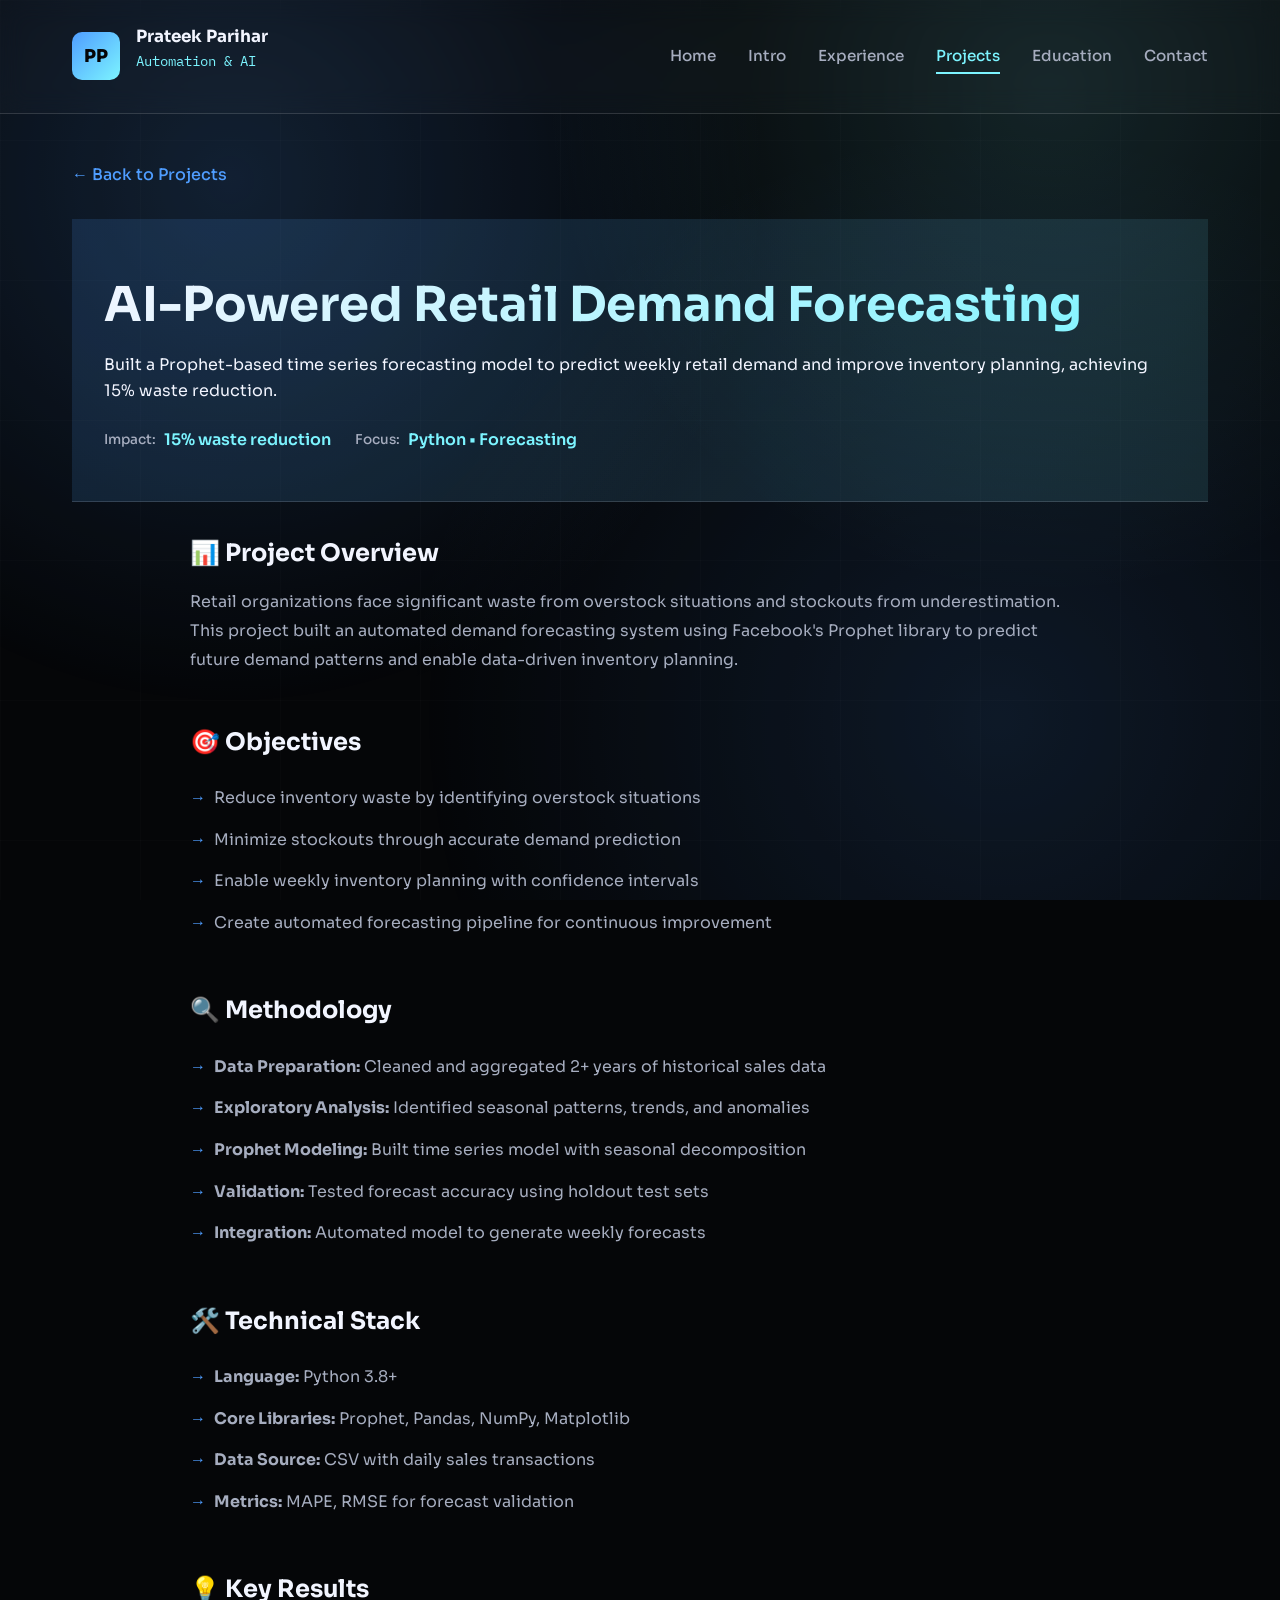
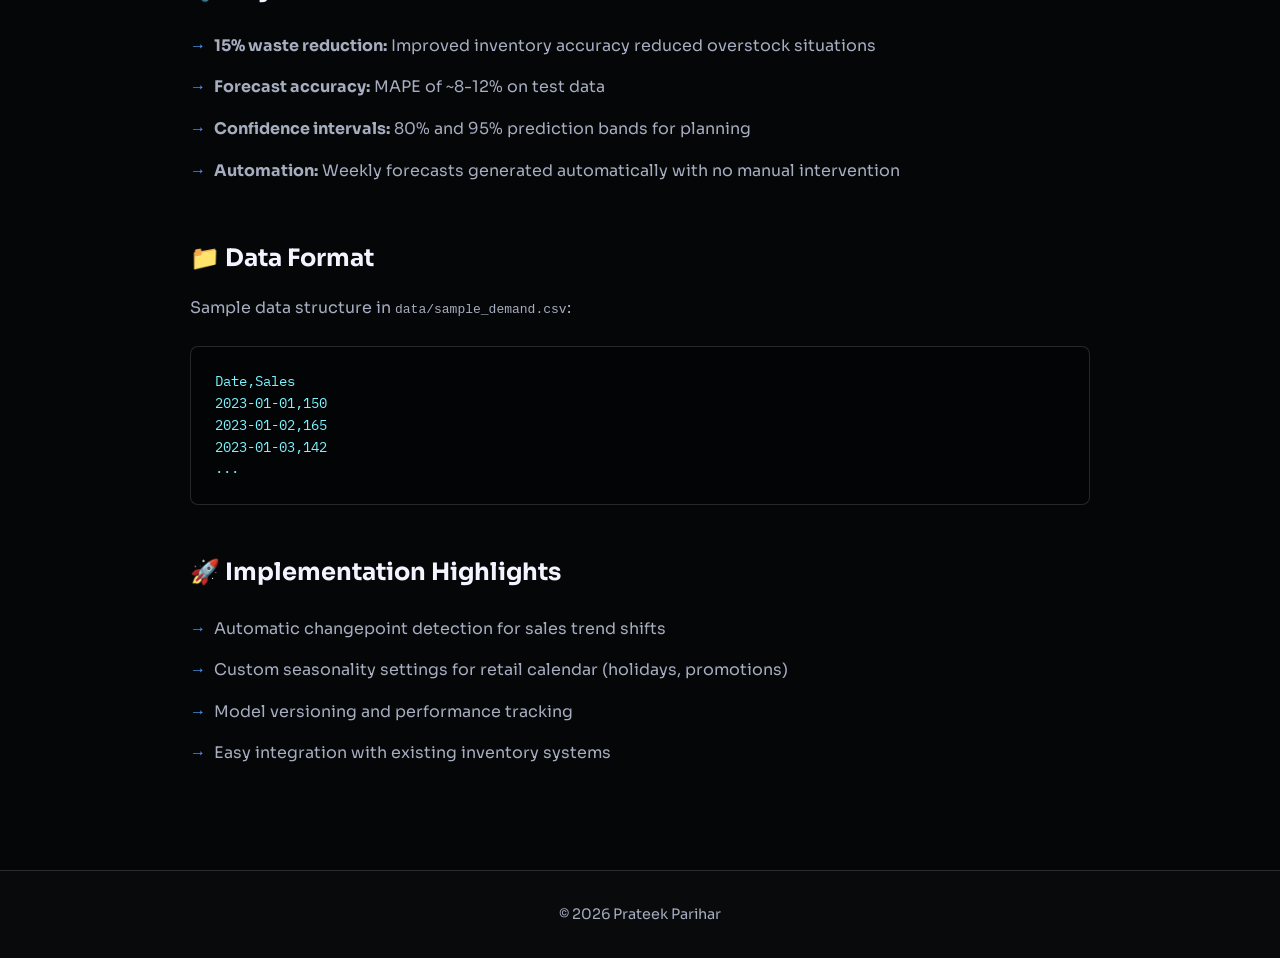
==== projects/ai-demand-forecasting/index.html @ e5d24ebf "Add files via upload" ====
<!doctype html>
<html lang="en">
  <head>
    <meta charset="utf-8" />
    <meta name="viewport" content="width=device-width, initial-scale=1" />
    <title>AI-Powered Demand Forecasting | Prateek Parihar</title>
    <link rel="stylesheet" href="../../styles.css" />
    <style>
      .project-hero {
        background: linear-gradient(135deg, rgba(79, 157, 255, 0.15), rgba(124, 244, 255, 0.1));
        border-bottom: 1px solid var(--border);
        padding: 3rem 2rem;
        margin-bottom: 2rem;
      }

      .project-hero h1 {
        font-size: clamp(2rem, 5vw, 3rem);
        margin-bottom: 0.5rem;
        background: linear-gradient(135deg, var(--ink) 0%, var(--accent-bright) 100%);
        -webkit-background-clip: text;
        -webkit-text-fill-color: transparent;
        background-clip: text;
      }

      .project-meta {
        display: flex;
        gap: 1.5rem;
        flex-wrap: wrap;
        margin-top: 1.5rem;
      }

      .meta-item {
        display: flex;
        align-items: center;
        gap: 0.5rem;
      }

      .meta-label {
        color: var(--muted);
        font-size: 0.85rem;
        font-weight: 500;
      }

      .meta-value {
        color: var(--accent-bright);
        font-weight: 600;
      }

      .project-content {
        max-width: 900px;
        margin: 0 auto;
      }

      .project-section {
        margin-bottom: 3rem;
      }

      .project-section h2 {
        font-size: 1.5rem;
        margin-bottom: 1rem;
        color: var(--ink);
      }

      .project-section p {
        color: var(--muted);
        line-height: 1.8;
        margin-bottom: 1rem;
      }

      .project-section ul {
        list-style: none;
        margin-bottom: 1rem;
      }

      .project-section li {
        color: var(--muted);
        padding: 0.5rem 0;
        padding-left: 1.5rem;
        position: relative;
      }

      .project-section li::before {
        content: "→";
        position: absolute;
        left: 0;
        color: var(--accent);
      }

      .code-block {
        background: rgba(0, 0, 0, 0.3);
        border: 1px solid var(--border);
        border-radius: 8px;
        padding: 1.5rem;
        margin: 1.5rem 0;
        font-family: "IBM Plex Mono", monospace;
        font-size: 0.85rem;
        color: var(--accent-bright);
        overflow-x: auto;
      }

      .back-link {
        display: inline-flex;
        align-items: center;
        gap: 0.5rem;
        color: var(--accent);
        text-decoration: none;
        margin-bottom: 2rem;
        font-weight: 500;
        transition: color 0.2s;
      }

      .back-link:hover {
        color: var(--accent-bright);
      }
    </style>
  </head>
  <body class="page">
    <header class="page-header">
      <div class="inner">
        <a href="../../index.html" class="brand">
          <span class="brand-mark">PP</span>
          <div>
            <strong>Prateek Parihar</strong>
            <div class="card-meta">Automation & AI</div>
          </div>
        </a>
        <nav>
          <a href="../../index.html">Home</a>
          <a href="../../intro.html">Intro</a>
          <a href="../../experience.html">Experience</a>
          <a class="active" href="../../projects.html">Projects</a>
          <a href="../../education.html">Education</a>
          <a href="../../contact.html">Contact</a>
        </nav>
      </div>
    </header>

    <main class="page-main">
      <a href="../../projects.html" class="back-link">← Back to Projects</a>

      <div class="project-hero">
        <h1>AI-Powered Retail Demand Forecasting</h1>
        <p>Built a Prophet-based time series forecasting model to predict weekly retail demand and improve inventory planning, achieving 15% waste reduction.</p>
        <div class="project-meta">
          <div class="meta-item">
            <span class="meta-label">Impact:</span>
            <span class="meta-value">15% waste reduction</span>
          </div>
          <div class="meta-item">
            <span class="meta-label">Focus:</span>
            <span class="meta-value">Python • Forecasting</span>
          </div>
        </div>
      </div>

      <div class="project-content">
        <div class="project-section">
          <h2>📊 Project Overview</h2>
          <p>
            Retail organizations face significant waste from overstock situations and stockouts from underestimation. 
            This project built an automated demand forecasting system using Facebook's Prophet library to predict 
            future demand patterns and enable data-driven inventory planning.
          </p>
        </div>

        <div class="project-section">
          <h2>🎯 Objectives</h2>
          <ul>
            <li>Reduce inventory waste by identifying overstock situations</li>
            <li>Minimize stockouts through accurate demand prediction</li>
            <li>Enable weekly inventory planning with confidence intervals</li>
            <li>Create automated forecasting pipeline for continuous improvement</li>
          </ul>
        </div>

        <div class="project-section">
          <h2>🔍 Methodology</h2>
          <ul>
            <li><strong>Data Preparation:</strong> Cleaned and aggregated 2+ years of historical sales data</li>
            <li><strong>Exploratory Analysis:</strong> Identified seasonal patterns, trends, and anomalies</li>
            <li><strong>Prophet Modeling:</strong> Built time series model with seasonal decomposition</li>
            <li><strong>Validation:</strong> Tested forecast accuracy using holdout test sets</li>
            <li><strong>Integration:</strong> Automated model to generate weekly forecasts</li>
          </ul>
        </div>

        <div class="project-section">
          <h2>🛠️ Technical Stack</h2>
          <ul>
            <li><strong>Language:</strong> Python 3.8+</li>
            <li><strong>Core Libraries:</strong> Prophet, Pandas, NumPy, Matplotlib</li>
            <li><strong>Data Source:</strong> CSV with daily sales transactions</li>
            <li><strong>Metrics:</strong> MAPE, RMSE for forecast validation</li>
          </ul>
        </div>

        <div class="project-section">
          <h2>💡 Key Results</h2>
          <ul>
            <li><strong>15% waste reduction:</strong> Improved inventory accuracy reduced overstock situations</li>
            <li><strong>Forecast accuracy:</strong> MAPE of ~8-12% on test data</li>
            <li><strong>Confidence intervals:</strong> 80% and 95% prediction bands for planning</li>
            <li><strong>Automation:</strong> Weekly forecasts generated automatically with no manual intervention</li>
          </ul>
        </div>

        <div class="project-section">
          <h2>📁 Data Format</h2>
          <p>Sample data structure in <code>data/sample_demand.csv</code>:</p>
          <div class="code-block">
Date,Sales<br>
2023-01-01,150<br>
2023-01-02,165<br>
2023-01-03,142<br>
...
          </div>
        </div>

        <div class="project-section">
          <h2>🚀 Implementation Highlights</h2>
          <ul>
            <li>Automatic changepoint detection for sales trend shifts</li>
            <li>Custom seasonality settings for retail calendar (holidays, promotions)</li>
            <li>Model versioning and performance tracking</li>
            <li>Easy integration with existing inventory systems</li>
          </ul>
        </div>
      </div>
    </main>

    <footer class="page-footer">© <span id="year"></span> Prateek Parihar</footer>
    <script src="../../script.js"></script>
  </body>
</html>
---- styles.css ----
@import url("https://fonts.googleapis.com/css2?family=Sora:wght@400;500;600;700;800&family=IBM+Plex+Mono:wght@400;500&display=swap");

:root {
  --bg: #050608;
  --ink: #f2f5ff;
  --muted: #a6adbf;
  --accent: #4f9dff;
  --accent-bright: #7cf4ff;
  --border: rgba(255, 255, 255, 0.14);
  --panel: rgba(255, 255, 255, 0.04);
}

* {
  box-sizing: border-box;
  margin: 0;
  padding: 0;
}

html {
  height: 100%;
  scroll-behavior: smooth;
}

body {
  min-height: 100%;
  font-family: "Sora", sans-serif;
  background: var(--bg);
  color: var(--ink);
  line-height: 1.6;
}

body::before {
  content: "";
  position: fixed;
  inset: 0;
  background:
    radial-gradient(circle at 18% 20%, rgba(79, 157, 255, 0.22), transparent 42%),
    radial-gradient(circle at 82% 10%, rgba(124, 244, 255, 0.16), transparent 38%),
    radial-gradient(circle at 78% 80%, rgba(79, 157, 255, 0.16), transparent 48%);
  opacity: 0.8;
  z-index: -2;
}

body::after {
  content: "";
  position: fixed;
  inset: 0;
  background-image: linear-gradient(rgba(255, 255, 255, 0.04) 1px, transparent 1px),
    linear-gradient(90deg, rgba(255, 255, 255, 0.04) 1px, transparent 1px);
  background-size: 140px 140px;
  opacity: 0.4;
  z-index: -1;
}

body.home {
  overflow: hidden;
  height: 100vh;
}

.simple-hero {
  position: relative;
  width: 100%;
  height: 100vh;
  display: grid;
  grid-template-rows: auto 1fr auto;
  z-index: 1;
}

.simple-header {
  padding: 1.6rem 3rem;
  display: flex;
  justify-content: space-between;
  align-items: center;
}

.logo-mark {
  font-size: 1.5rem;
  font-weight: 700;
  color: var(--ink);
  letter-spacing: -0.02em;
}

.simple-nav {
  display: flex;
  gap: 2rem;
}

.simple-nav a {
  color: var(--muted);
  text-decoration: none;
  font-size: 0.95rem;
  font-weight: 500;
  transition: color 0.2s;
}

.simple-nav a:hover {
  color: var(--ink);
}

.simple-center {
  display: flex;
  flex-direction: column;
  align-items: center;
  justify-content: center;
  text-align: center;
  padding: 2rem;
}

.hero-kicker {
  font-size: 0.85rem;
  font-family: "IBM Plex Mono", monospace;
  color: var(--accent-bright);
  text-transform: uppercase;
  letter-spacing: 0.15em;
  margin-bottom: 1.5rem;
  font-weight: 500;
}

.simple-title {
  font-size: clamp(2rem, 6vw, 4rem);
  font-weight: 800;
  line-height: 1.1;
  margin-bottom: 1.5rem;
  letter-spacing: -0.03em;
  background: linear-gradient(135deg, var(--ink) 0%, var(--accent-bright) 100%);
  -webkit-background-clip: text;
  -webkit-text-fill-color: transparent;
  background-clip: text;
}

.simple-subtitle {
  font-size: clamp(0.95rem, 2vw, 1.15rem);
  color: var(--muted);
  margin-bottom: 3rem;
  max-width: 640px;
  font-weight: 400;
}

.hero-actions {
  display: flex;
  gap: 1.25rem;
  flex-wrap: wrap;
  justify-content: center;
}

.btn-primary,
.btn-ghost {
  padding: 1rem 2.25rem;
  font-size: 1rem;
  font-weight: 600;
  border-radius: 8px;
  text-decoration: none;
  transition: all 0.25s;
  cursor: pointer;
  border: none;
  font-family: "Sora", sans-serif;
}

.btn-primary {
  background: linear-gradient(135deg, var(--accent) 0%, var(--accent-bright) 100%);
  color: #050608;
  box-shadow: 0 8px 24px rgba(79, 157, 255, 0.35);
}

.btn-primary:hover {
  transform: translateY(-2px);
  box-shadow: 0 12px 32px rgba(79, 157, 255, 0.45);
}

.btn-ghost {
  background: transparent;
  color: var(--ink);
  border: 1.5px solid var(--border);
}

.btn-ghost:hover {
  border-color: var(--accent);
  background: var(--panel);
}

.simple-footer {
  padding: 1.6rem 3rem;
  text-align: center;
  font-size: 0.9rem;
  color: var(--muted);
}

.hero-3d {
  position: fixed;
  inset: 0;
  z-index: 0;
  pointer-events: none;
}

.hero-3d .orb {
  position: absolute;
  width: 600px;
  height: 600px;
  border-radius: 50%;
  background: radial-gradient(circle at 30% 30%, rgba(79, 157, 255, 0.4), transparent 70%);
  filter: blur(80px);
  top: 15%;
  left: 50%;
  transform: translateX(-50%);
  animation: float 8s ease-in-out infinite;
}

.hero-3d .ring {
  position: absolute;
  width: 400px;
  height: 400px;
  border: 2px solid rgba(124, 244, 255, 0.3);
  border-radius: 50%;
  top: 50%;
  left: 50%;
  transform: translate(-50%, -50%);
  animation: rotate 20s linear infinite;
}

.hero-3d .glow {
  position: absolute;
  width: 300px;
  height: 300px;
  border-radius: 50%;
  background: radial-gradient(circle, rgba(124, 244, 255, 0.25), transparent 60%);
  filter: blur(60px);
  bottom: 20%;
  right: 15%;
  animation: pulse 6s ease-in-out infinite;
}

.hero-3d .grid-sheen {
  position: absolute;
  inset: 0;
  background: 
    linear-gradient(90deg, transparent 49%, rgba(79, 157, 255, 0.08) 50%, transparent 51%),
    linear-gradient(0deg, transparent 49%, rgba(79, 157, 255, 0.08) 50%, transparent 51%);
  background-size: 100px 100px;
  opacity: 0.3;
}

@keyframes float {
  0%, 100% {
    transform: translate(-50%, 0);
  }
  50% {
    transform: translate(-50%, -30px);
  }
}

@keyframes rotate {
  from {
    transform: translate(-50%, -50%) rotate(0deg);
  }
  to {
    transform: translate(-50%, -50%) rotate(360deg);
  }
}

@keyframes pulse {
  0%, 100% {
    opacity: 0.5;
    transform: scale(1);
  }
  50% {
    opacity: 0.8;
    transform: scale(1.1);
  }
}

@media (max-width: 768px) {
  .simple-header {
    padding: 1.25rem 1.5rem;
    flex-direction: column;
    gap: 1rem;
  }

  .simple-nav {
    gap: 1.5rem;
  }

  .simple-footer {
    padding: 1.25rem 1.5rem;
  }

  .hero-3d .orb {
    width: 400px;
    height: 400px;
  }

  .hero-3d .ring {
    width: 250px;
    height: 250px;
  }

  .hero-3d .glow {
    width: 200px;
    height: 200px;
  }
}

/* ========== INNER PAGES ========== */

.page {
  min-height: 100vh;
  display: flex;
  flex-direction: column;
}

.page-header {
  background: rgba(255, 255, 255, 0.02);
  border-bottom: 1px solid var(--border);
  padding: 1.5rem 0;
  position: sticky;
  top: 0;
  z-index: 100;
  backdrop-filter: blur(12px);
}

.page-header .inner {
  max-width: 1200px;
  margin: 0 auto;
  padding: 0 2rem;
  display: flex;
  justify-content: space-between;
  align-items: center;
  gap: 2rem;
}

.brand {
  display: flex;
  align-items: center;
  gap: 1rem;
  text-decoration: none;
  color: var(--ink);
}

.brand-mark {
  width: 48px;
  height: 48px;
  background: linear-gradient(135deg, var(--accent) 0%, var(--accent-bright) 100%);
  border-radius: 10px;
  display: flex;
  align-items: center;
  justify-content: center;
  font-weight: 800;
  font-size: 1.1rem;
  color: #050608;
  flex-shrink: 0;
}

.brand strong {
  font-size: 1.05rem;
  font-weight: 700;
  display: block;
  color: var(--ink);
}

.page-header nav {
  display: flex;
  gap: 2rem;
}

.page-header nav a {
  color: var(--muted);
  text-decoration: none;
  font-size: 0.95rem;
  font-weight: 500;
  transition: color 0.2s;
  position: relative;
}

.page-header nav a:hover {
  color: var(--ink);
}

.page-header nav a.active {
  color: var(--accent-bright);
}

.page-header nav a.active::after {
  content: "";
  position: absolute;
  bottom: -6px;
  left: 0;
  right: 0;
  height: 2px;
  background: var(--accent-bright);
}

.page-main {
  flex: 1;
  max-width: 1200px;
  margin: 0 auto;
  padding: 3rem 2rem;
  width: 100%;
}

.page-title {
  margin-bottom: 3rem;
  text-align: center;
}

.page-title h1 {
  font-size: clamp(2rem, 5vw, 3rem);
  font-weight: 800;
  margin-bottom: 1rem;
  background: linear-gradient(135deg, var(--ink) 0%, var(--accent-bright) 100%);
  -webkit-background-clip: text;
  -webkit-text-fill-color: transparent;
  background-clip: text;
}

.page-title p {
  font-size: 1.15rem;
  color: var(--muted);
  max-width: 600px;
  margin: 0 auto;
}

.card-grid {
  display: grid;
  grid-template-columns: repeat(auto-fit, minmax(320px, 1fr));
  gap: 1.5rem;
}

.card {
  background: var(--panel);
  border: 1px solid var(--border);
  border-radius: 12px;
  padding: 2rem;
  transition: all 0.3s ease;
  display: block;
  text-decoration: none;
  color: inherit;
}

.card:hover {
  background: rgba(255, 255, 255, 0.06);
  border-color: rgba(79, 157, 255, 0.3);
  transform: translateY(-2px);
}

.card h3 {
  font-size: 1.35rem;
  font-weight: 700;
  margin-bottom: 0.5rem;
  color: var(--ink);
}

.card-meta {
  font-size: 0.85rem;
  color: var(--accent-bright);
  margin-bottom: 1rem;
  font-family: "IBM Plex Mono", monospace;
}

.card p {
  color: var(--muted);
  line-height: 1.7;
  margin-bottom: 1rem;
}

.card p:last-child {
  margin-bottom: 0;
}

.pill-row {
  display: flex;
  flex-wrap: wrap;
  gap: 0.5rem;
  margin-top: 1rem;
}

.pill-row span {
  background: rgba(79, 157, 255, 0.12);
  color: var(--accent-bright);
  padding: 0.4rem 0.9rem;
  border-radius: 20px;
  font-size: 0.8rem;
  font-weight: 500;
  border: 1px solid rgba(79, 157, 255, 0.2);
}

.page-footer {
  background: rgba(255, 255, 255, 0.02);
  border-top: 1px solid var(--border);
  padding: 2rem;
  text-align: center;
  color: var(--muted);
  font-size: 0.9rem;
}

/* Contact page specific */
.contact-info {
  display: flex;
  flex-direction: column;
  gap: 1.5rem;
  max-width: 600px;
  margin: 0 auto;
}

.contact-item {
  display: flex;
  align-items: center;
  gap: 1rem;
  padding: 1.5rem;
  background: var(--panel);
  border: 1px solid var(--border);
  border-radius: 12px;
  transition: all 0.3s ease;
}

.contact-item:hover {
  background: rgba(255, 255, 255, 0.06);
  border-color: rgba(79, 157, 255, 0.3);
}

.contact-item strong {
  color: var(--ink);
  font-weight: 600;
  min-width: 80px;
}

.contact-item a {
  color: var(--accent);
  text-decoration: none;
  transition: color 0.2s;
}

.contact-item a:hover {
  color: var(--accent-bright);
}

@media (max-width: 768px) {
  .page-header .inner {
    flex-direction: column;
    gap: 1.5rem;
    padding: 0 1.5rem;
  }

  .page-header nav {
    gap: 1.5rem;
    flex-wrap: wrap;
    justify-content: center;
  }

  .page-main {
    padding: 2rem 1.5rem;
  }

  .card-grid {
    grid-template-columns: 1fr;
  }

  .card {
    padding: 1.5rem;
  }
}
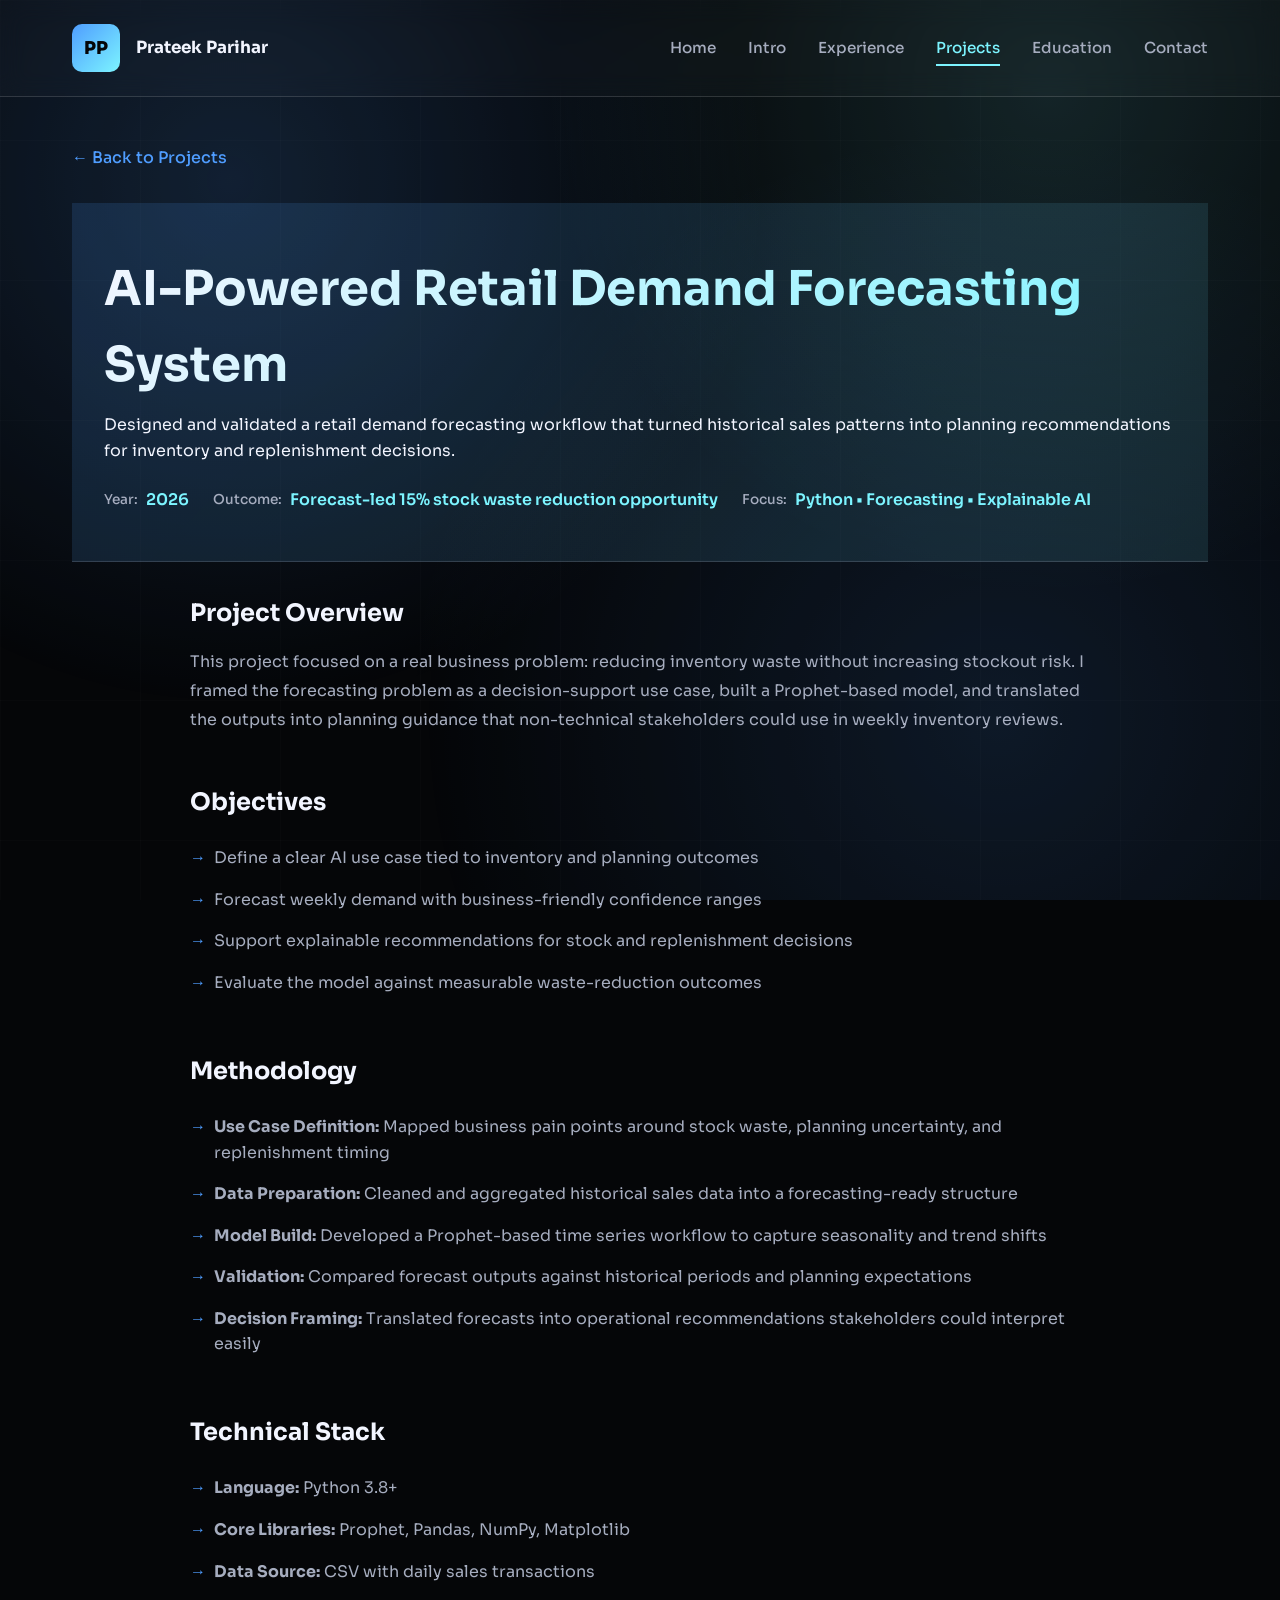
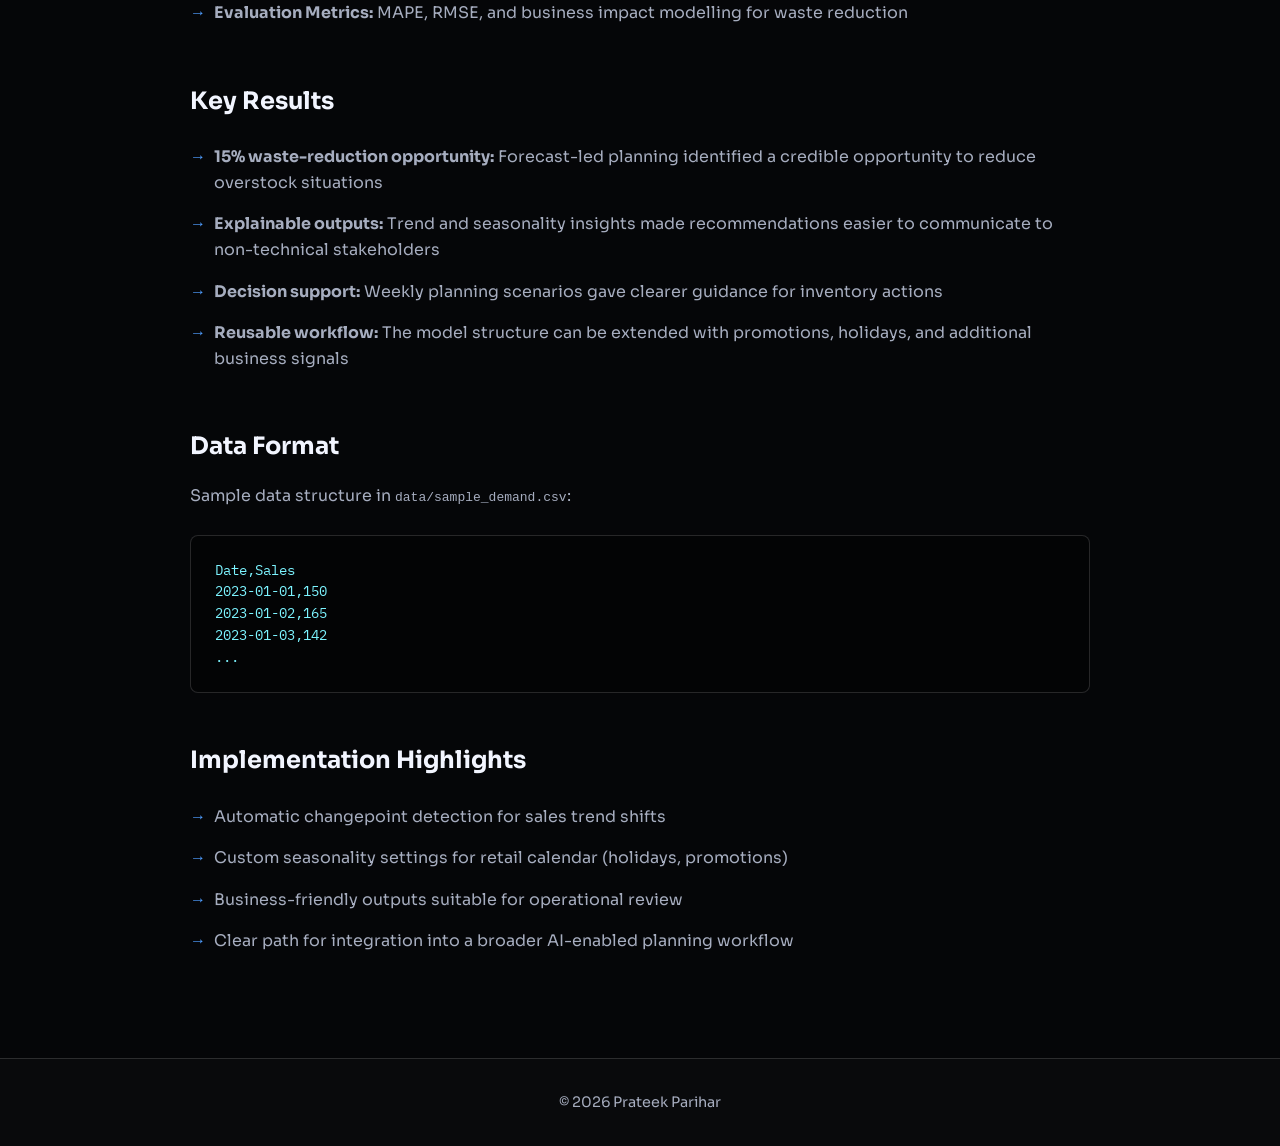
==== commit 2555be72: "Add files via upload" ====
--- a/projects/ai-demand-forecasting/index.html
+++ b/projects/ai-demand-forecasting/index.html
@@ -3,7 +3,7 @@
   <head>
     <meta charset="utf-8" />
     <meta name="viewport" content="width=device-width, initial-scale=1" />
-    <title>AI-Powered Demand Forecasting | Prateek Parihar</title>
+    <title>AI-Powered Retail Demand Forecasting System | Prateek Parihar</title>
     <link rel="stylesheet" href="../../styles.css" />
     <style>
       .project-hero {
@@ -121,7 +121,6 @@
           <span class="brand-mark">PP</span>
           <div>
             <strong>Prateek Parihar</strong>
-            <div class="card-meta">Automation & AI</div>
           </div>
         </a>
         <nav>
@@ -139,73 +138,77 @@
       <a href="../../projects.html" class="back-link">← Back to Projects</a>
 
       <div class="project-hero">
-        <h1>AI-Powered Retail Demand Forecasting</h1>
-        <p>Built a Prophet-based time series forecasting model to predict weekly retail demand and improve inventory planning, achieving 15% waste reduction.</p>
+        <h1>AI-Powered Retail Demand Forecasting System</h1>
+        <p>Designed and validated a retail demand forecasting workflow that turned historical sales patterns into planning recommendations for inventory and replenishment decisions.</p>
         <div class="project-meta">
           <div class="meta-item">
-            <span class="meta-label">Impact:</span>
-            <span class="meta-value">15% waste reduction</span>
+            <span class="meta-label">Year:</span>
+            <span class="meta-value">2026</span>
+          </div>
+          <div class="meta-item">
+            <span class="meta-label">Outcome:</span>
+            <span class="meta-value">Forecast-led 15% stock waste reduction opportunity</span>
           </div>
           <div class="meta-item">
             <span class="meta-label">Focus:</span>
-            <span class="meta-value">Python • Forecasting</span>
+            <span class="meta-value">Python • Forecasting • Explainable AI</span>
           </div>
         </div>
       </div>
 
       <div class="project-content">
         <div class="project-section">
-          <h2>📊 Project Overview</h2>
+          <h2>Project Overview</h2>
           <p>
-            Retail organizations face significant waste from overstock situations and stockouts from underestimation. 
-            This project built an automated demand forecasting system using Facebook's Prophet library to predict 
-            future demand patterns and enable data-driven inventory planning.
+            This project focused on a real business problem: reducing inventory waste without increasing stockout risk.
+            I framed the forecasting problem as a decision-support use case, built a Prophet-based model, and translated
+            the outputs into planning guidance that non-technical stakeholders could use in weekly inventory reviews.
           </p>
         </div>
 
         <div class="project-section">
-          <h2>🎯 Objectives</h2>
-          <ul>
-            <li>Reduce inventory waste by identifying overstock situations</li>
-            <li>Minimize stockouts through accurate demand prediction</li>
-            <li>Enable weekly inventory planning with confidence intervals</li>
-            <li>Create automated forecasting pipeline for continuous improvement</li>
-          </ul>
-        </div>
-
-        <div class="project-section">
-          <h2>🔍 Methodology</h2>
-          <ul>
-            <li><strong>Data Preparation:</strong> Cleaned and aggregated 2+ years of historical sales data</li>
-            <li><strong>Exploratory Analysis:</strong> Identified seasonal patterns, trends, and anomalies</li>
-            <li><strong>Prophet Modeling:</strong> Built time series model with seasonal decomposition</li>
-            <li><strong>Validation:</strong> Tested forecast accuracy using holdout test sets</li>
-            <li><strong>Integration:</strong> Automated model to generate weekly forecasts</li>
-          </ul>
-        </div>
-
-        <div class="project-section">
-          <h2>🛠️ Technical Stack</h2>
+          <h2>Objectives</h2>
+          <ul>
+            <li>Define a clear AI use case tied to inventory and planning outcomes</li>
+            <li>Forecast weekly demand with business-friendly confidence ranges</li>
+            <li>Support explainable recommendations for stock and replenishment decisions</li>
+            <li>Evaluate the model against measurable waste-reduction outcomes</li>
+          </ul>
+        </div>
+
+        <div class="project-section">
+          <h2>Methodology</h2>
+          <ul>
+            <li><strong>Use Case Definition:</strong> Mapped business pain points around stock waste, planning uncertainty, and replenishment timing</li>
+            <li><strong>Data Preparation:</strong> Cleaned and aggregated historical sales data into a forecasting-ready structure</li>
+            <li><strong>Model Build:</strong> Developed a Prophet-based time series workflow to capture seasonality and trend shifts</li>
+            <li><strong>Validation:</strong> Compared forecast outputs against historical periods and planning expectations</li>
+            <li><strong>Decision Framing:</strong> Translated forecasts into operational recommendations stakeholders could interpret easily</li>
+          </ul>
+        </div>
+
+        <div class="project-section">
+          <h2>Technical Stack</h2>
           <ul>
             <li><strong>Language:</strong> Python 3.8+</li>
             <li><strong>Core Libraries:</strong> Prophet, Pandas, NumPy, Matplotlib</li>
             <li><strong>Data Source:</strong> CSV with daily sales transactions</li>
-            <li><strong>Metrics:</strong> MAPE, RMSE for forecast validation</li>
-          </ul>
-        </div>
-
-        <div class="project-section">
-          <h2>💡 Key Results</h2>
-          <ul>
-            <li><strong>15% waste reduction:</strong> Improved inventory accuracy reduced overstock situations</li>
-            <li><strong>Forecast accuracy:</strong> MAPE of ~8-12% on test data</li>
-            <li><strong>Confidence intervals:</strong> 80% and 95% prediction bands for planning</li>
-            <li><strong>Automation:</strong> Weekly forecasts generated automatically with no manual intervention</li>
-          </ul>
-        </div>
-
-        <div class="project-section">
-          <h2>📁 Data Format</h2>
+            <li><strong>Evaluation Metrics:</strong> MAPE, RMSE, and business impact modelling for waste reduction</li>
+          </ul>
+        </div>
+
+        <div class="project-section">
+          <h2>Key Results</h2>
+          <ul>
+            <li><strong>15% waste-reduction opportunity:</strong> Forecast-led planning identified a credible opportunity to reduce overstock situations</li>
+            <li><strong>Explainable outputs:</strong> Trend and seasonality insights made recommendations easier to communicate to non-technical stakeholders</li>
+            <li><strong>Decision support:</strong> Weekly planning scenarios gave clearer guidance for inventory actions</li>
+            <li><strong>Reusable workflow:</strong> The model structure can be extended with promotions, holidays, and additional business signals</li>
+          </ul>
+        </div>
+
+        <div class="project-section">
+          <h2>Data Format</h2>
           <p>Sample data structure in <code>data/sample_demand.csv</code>:</p>
           <div class="code-block">
 Date,Sales<br>
@@ -217,12 +220,12 @@
         </div>
 
         <div class="project-section">
-          <h2>🚀 Implementation Highlights</h2>
+          <h2>Implementation Highlights</h2>
           <ul>
             <li>Automatic changepoint detection for sales trend shifts</li>
             <li>Custom seasonality settings for retail calendar (holidays, promotions)</li>
-            <li>Model versioning and performance tracking</li>
-            <li>Easy integration with existing inventory systems</li>
+            <li>Business-friendly outputs suitable for operational review</li>
+            <li>Clear path for integration into a broader AI-enabled planning workflow</li>
           </ul>
         </div>
       </div>
--- a/styles.css
+++ b/styles.css
@@ -429,16 +429,34 @@
   border: 1px solid var(--border);
   border-radius: 12px;
   padding: 2rem;
+  overflow: hidden;
   transition: all 0.3s ease;
   display: block;
   text-decoration: none;
   color: inherit;
 }
 
+.project-thumb {
+  width: 100%;
+  aspect-ratio: 16 / 9;
+  object-fit: cover;
+  border-radius: 10px;
+  border: 1px solid var(--border);
+  margin-bottom: 1rem;
+  display: block;
+  background: rgba(0, 0, 0, 0.25);
+  transition: border-color 0.3s ease, transform 0.3s ease;
+}
+
 .card:hover {
   background: rgba(255, 255, 255, 0.06);
   border-color: rgba(79, 157, 255, 0.3);
   transform: translateY(-2px);
+}
+
+.card:hover .project-thumb {
+  border-color: rgba(79, 157, 255, 0.35);
+  transform: scale(1.01);
 }
 
 .card h3 {
